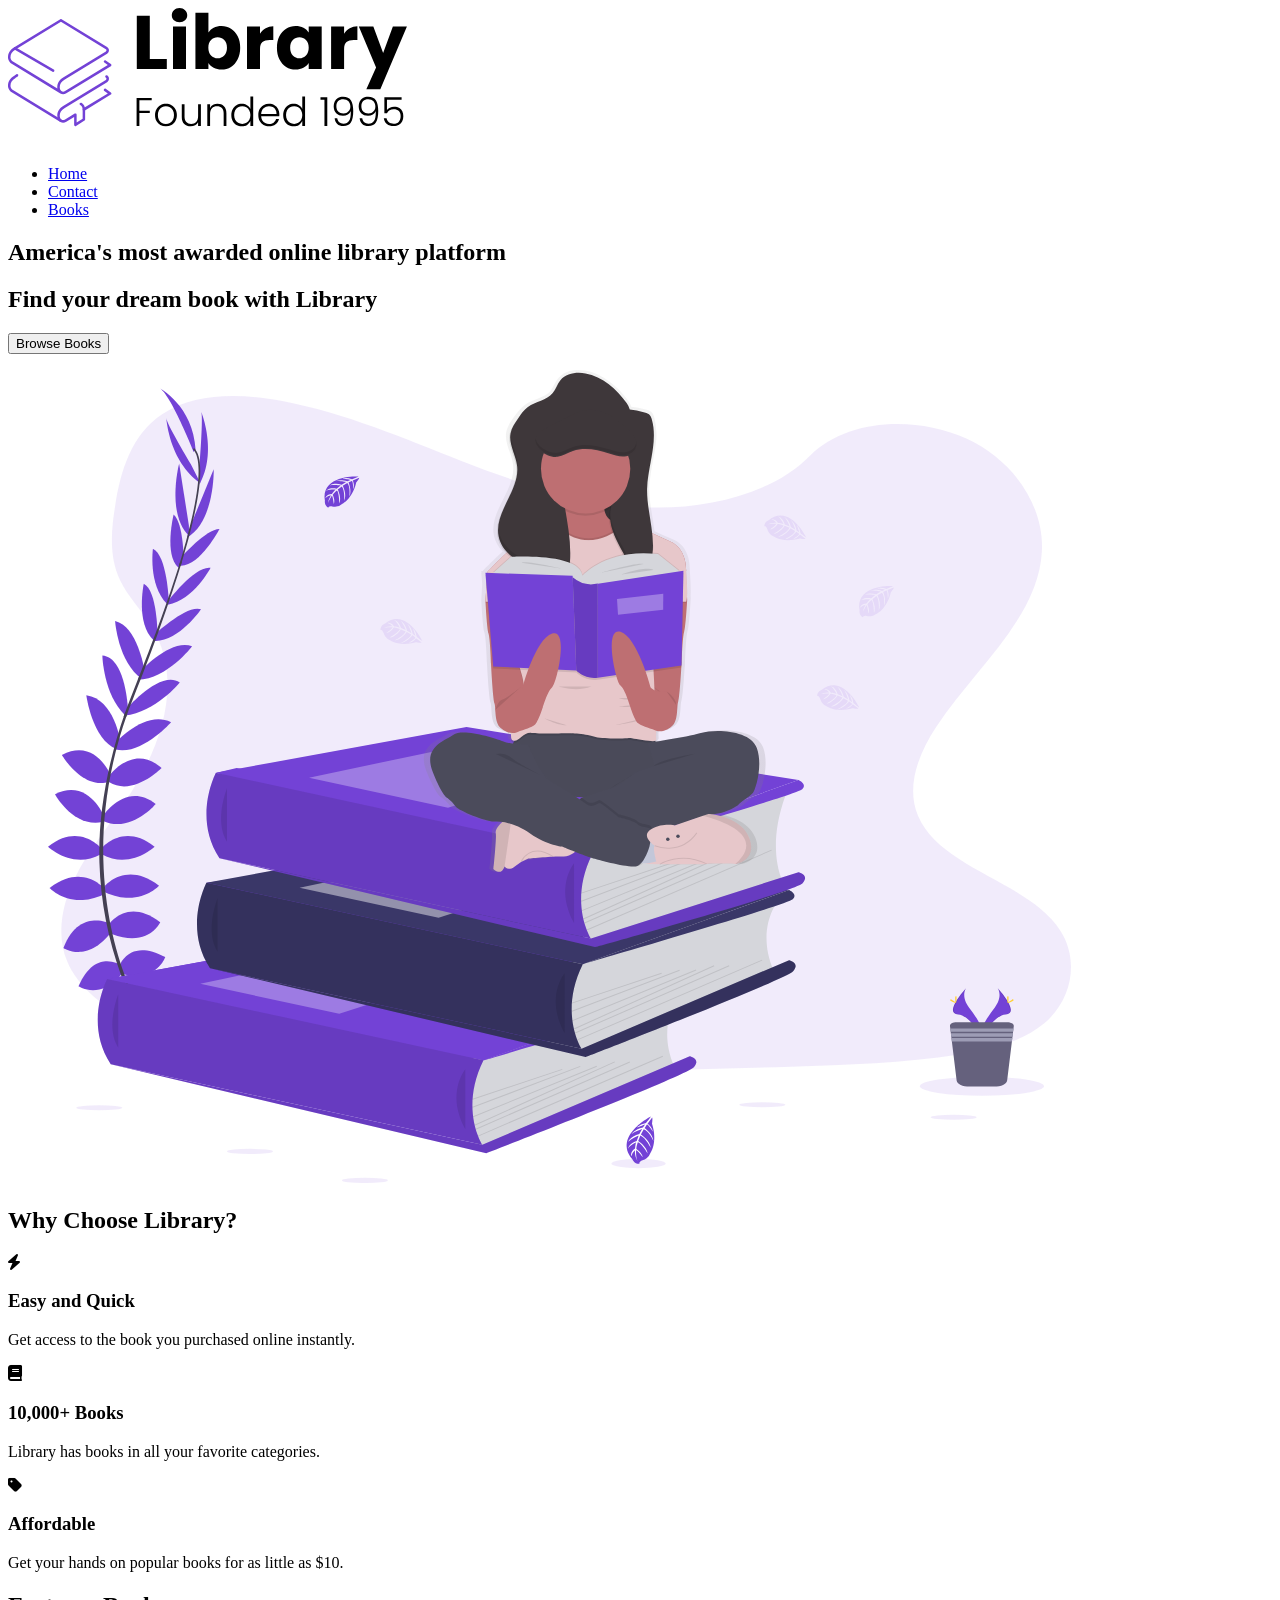
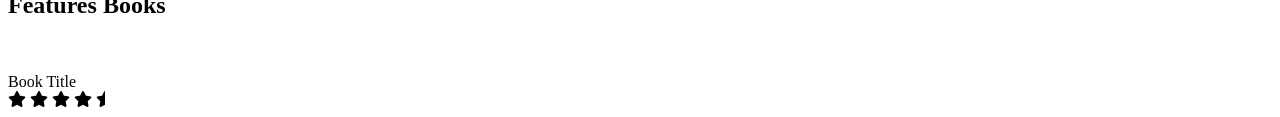
==== index.html @ 70d4866a "update" ====
<!DOCTYPE html>
<html lang="en">
<head>
    <meta charset="UTF-8">
    <meta name="viewport" content="width=device-width, initial-scale=1.0">
    <title>Library</title>
    <link rel="stylesheet" href="Styles.css">
    <link rel="stylesheet" href="https://cdnjs.cloudflare.com/ajax/libs/font-awesome/6.0.0-beta3/css/all.min.css">
</head>
<body>
    <section id="landing">
        <nav>
           <div class="nav__container">
                <img class="logo" src="./FES-assets/Library.svg" alt="">
                <ul class="nav__links">
                    <li>
                        <a href="#" class="nav__link">Home</a>
                    </li>
                    <li>
                        <a href="#" class="nav__link">Contact</a>
                    </li>
                    <li>
                        <a href="#" class="nav__link nav__link--primary">Books</a>
                    </li>
                </ul>
            </div>
        </nav>
        <header>
            <div class="header__container">
                <div class="header__description">
                    <h1>America's most awarded online library platform</h1>
                    <h2>Find your dream book with <span class="purple">Library</span></h2>
                    <button class="btn">Browse Books</button>
                </div>
                <figure class="header__img--wrapper">
                    <img src="FES-assets/Undraw_Books.svg" alt="picture of girl reading">
                </figure>
            </div>
        </header>
    </section>

    <main>  
        <section id="highlights">
            <div class="container">
                <div class="row">
                    <h2 class="section__title">
                        Why Choose <span class="purple">Library?</span>
                    </h2>
                    <div class="highlight__wrapper">
                        <div class="highlight">
                            <div class="highlight__img">
                                <i class="fa-solid fa-bolt"></i>
                             </div>
                             <h3 class="highlight__subtitle">
                                  Easy and Quick
                            </h3>
                            <p class="highlight__para">
                                Get access to the book you purchased online instantly.
                            </p>
                        </div>
                    
                        <div class="highlight">
                            <div class="highlight__img">
                                <i class="fa-solid fa-book"></i>
                             </div>
                             <h3 class="highlight__subtitle">
                                  10,000+ Books
                            </h3>
                            <p class="highlight__para">
                                Library has books in all your favorite categories.
                            </p>
                        </div>
                    
                        <div class="highlight">
                            <div class="highlight__img">
                                <i class="fa-solid fa-tag"></i>
                             </div>
                             <h3 class="highlight__subtitle">
                                  Affordable
                            </h3>
                            <p class="highlight__para">
                                Get your hands on popular books for as little as $10.
                            </p>
                        </div>
                    </div>
                </div>
            </div>
        </section>

         <section id="features">
            <div class="container">
                <div class="row">
                    <h2 class="section__title">Features <span class="purple">Books</span>
                    </h2>
                    <div class="books">
                        <div class="book">
                            <figure>
                                <img class="book__img" src="" alt="">
                            </figure>
                            <div class="book__title">
                                Book Title
                            </div>
                            <div class="book__ratings">
                                <i class="fa-solid fa-star"></i>
                                <i class="fa-solid fa-star"></i>
                                <i class="fa-solid fa-star"></i>
                                <i class="fa-solid fa-star"></i>
                                <i class="fa-solid fa-star-half"></i>
                            </div>
                        </div>
                    </div>
                </div>
            </div>
        </section>

         <section id="recent">
            <div class="container">
                <div class="row">
                    
                </div>
            </div>
        </section>

    </main>
    
</body>
</html>
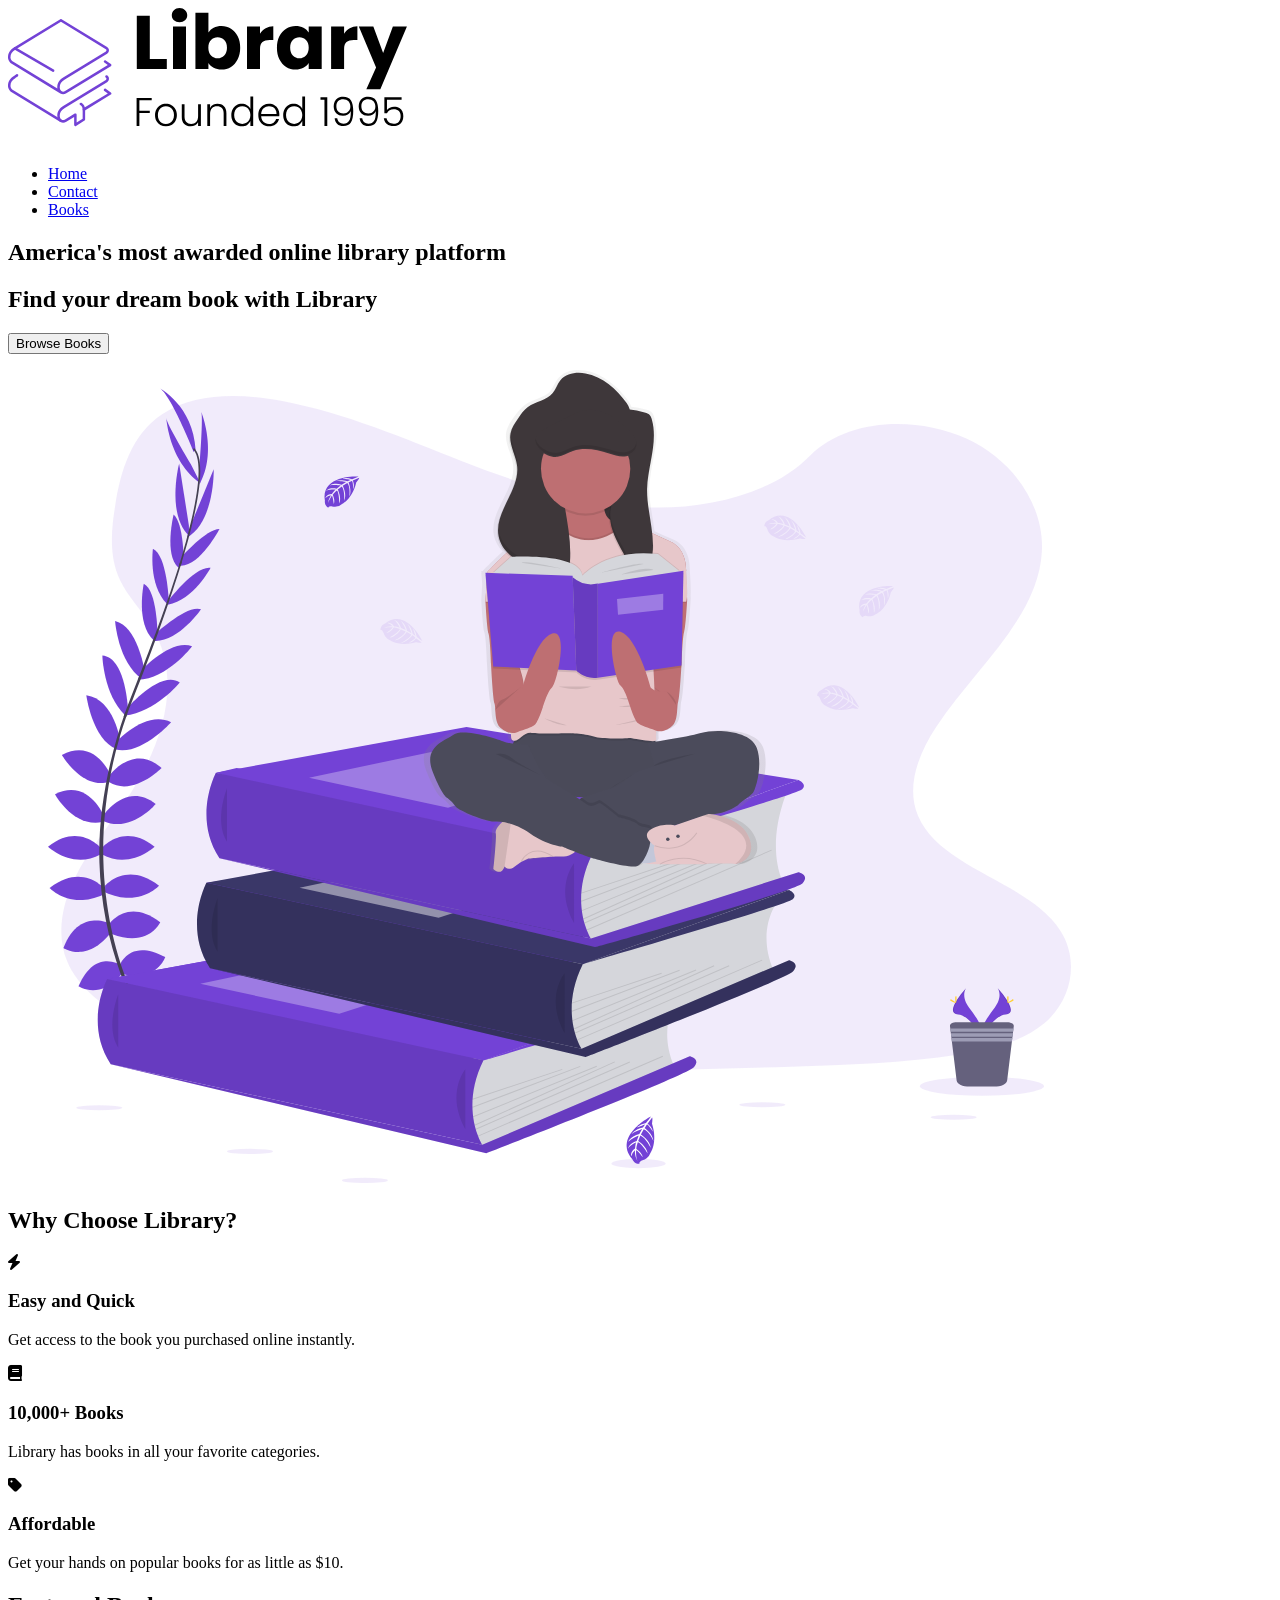
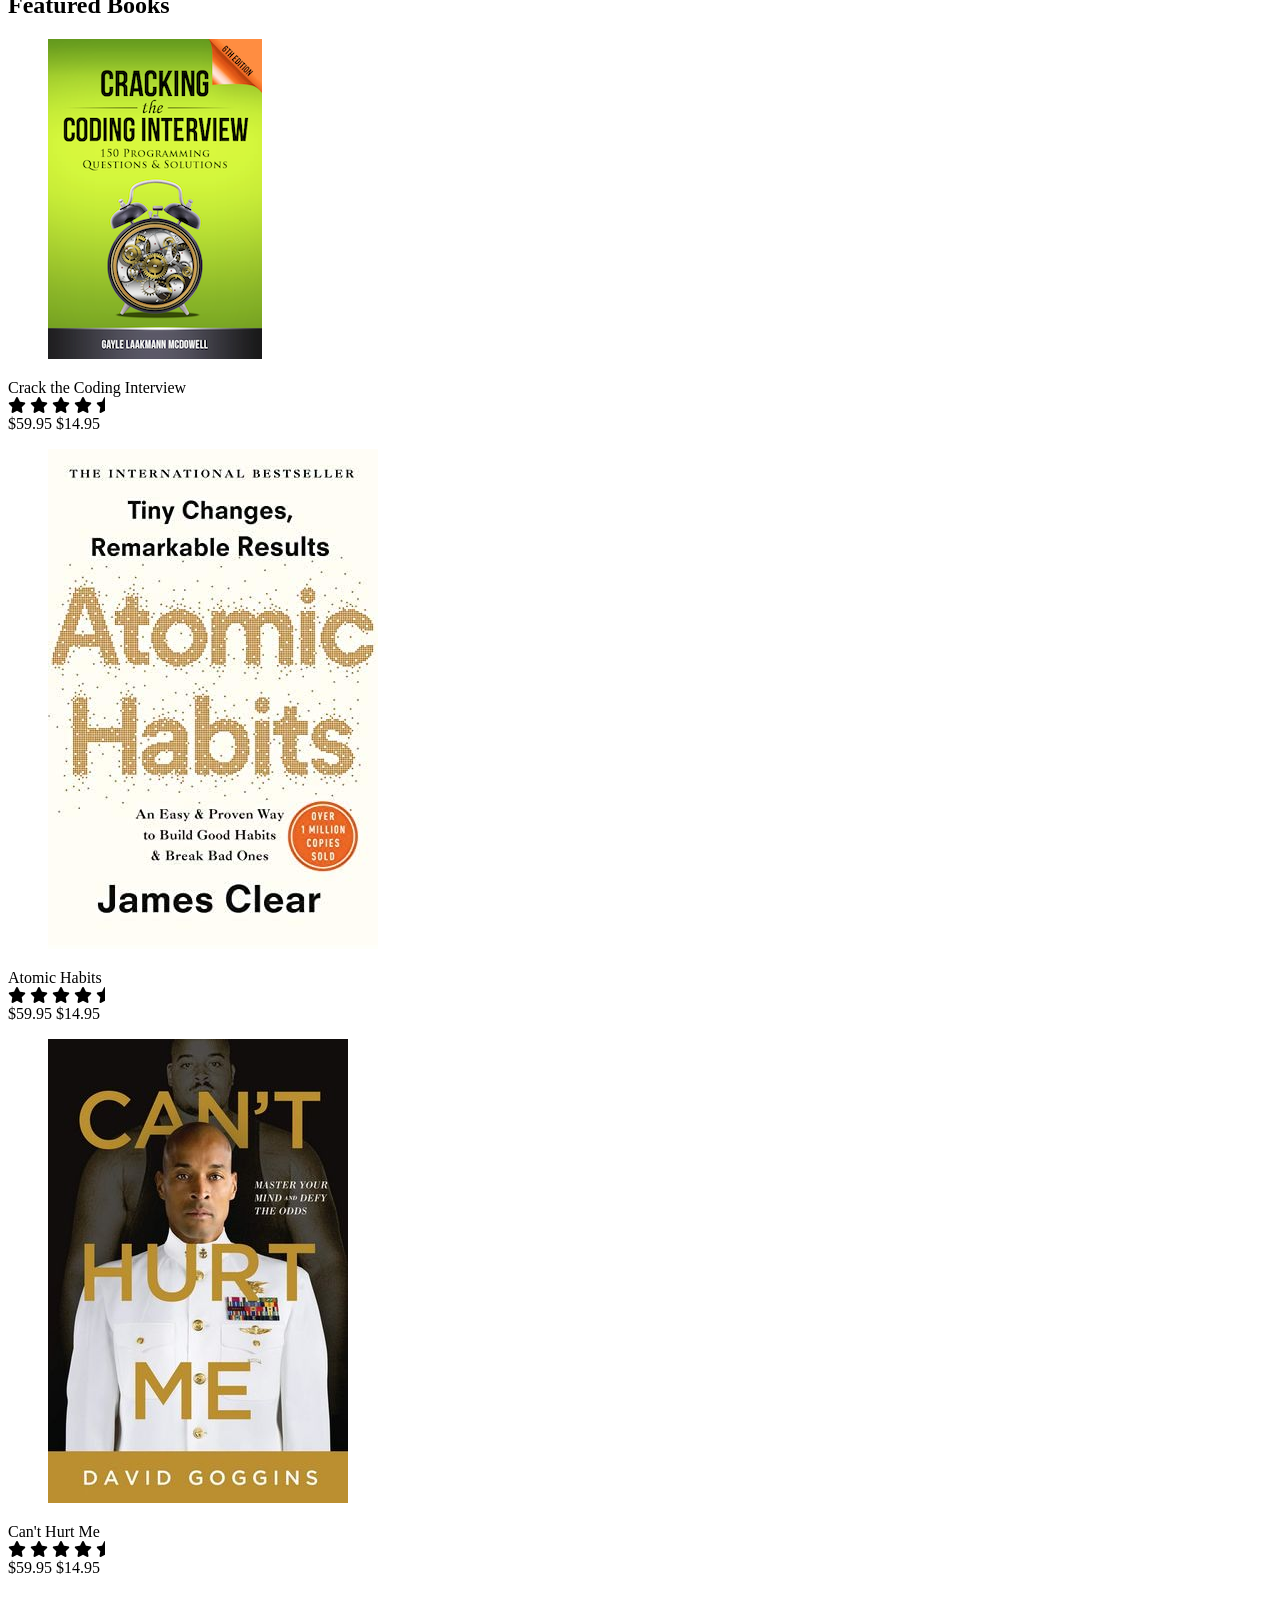
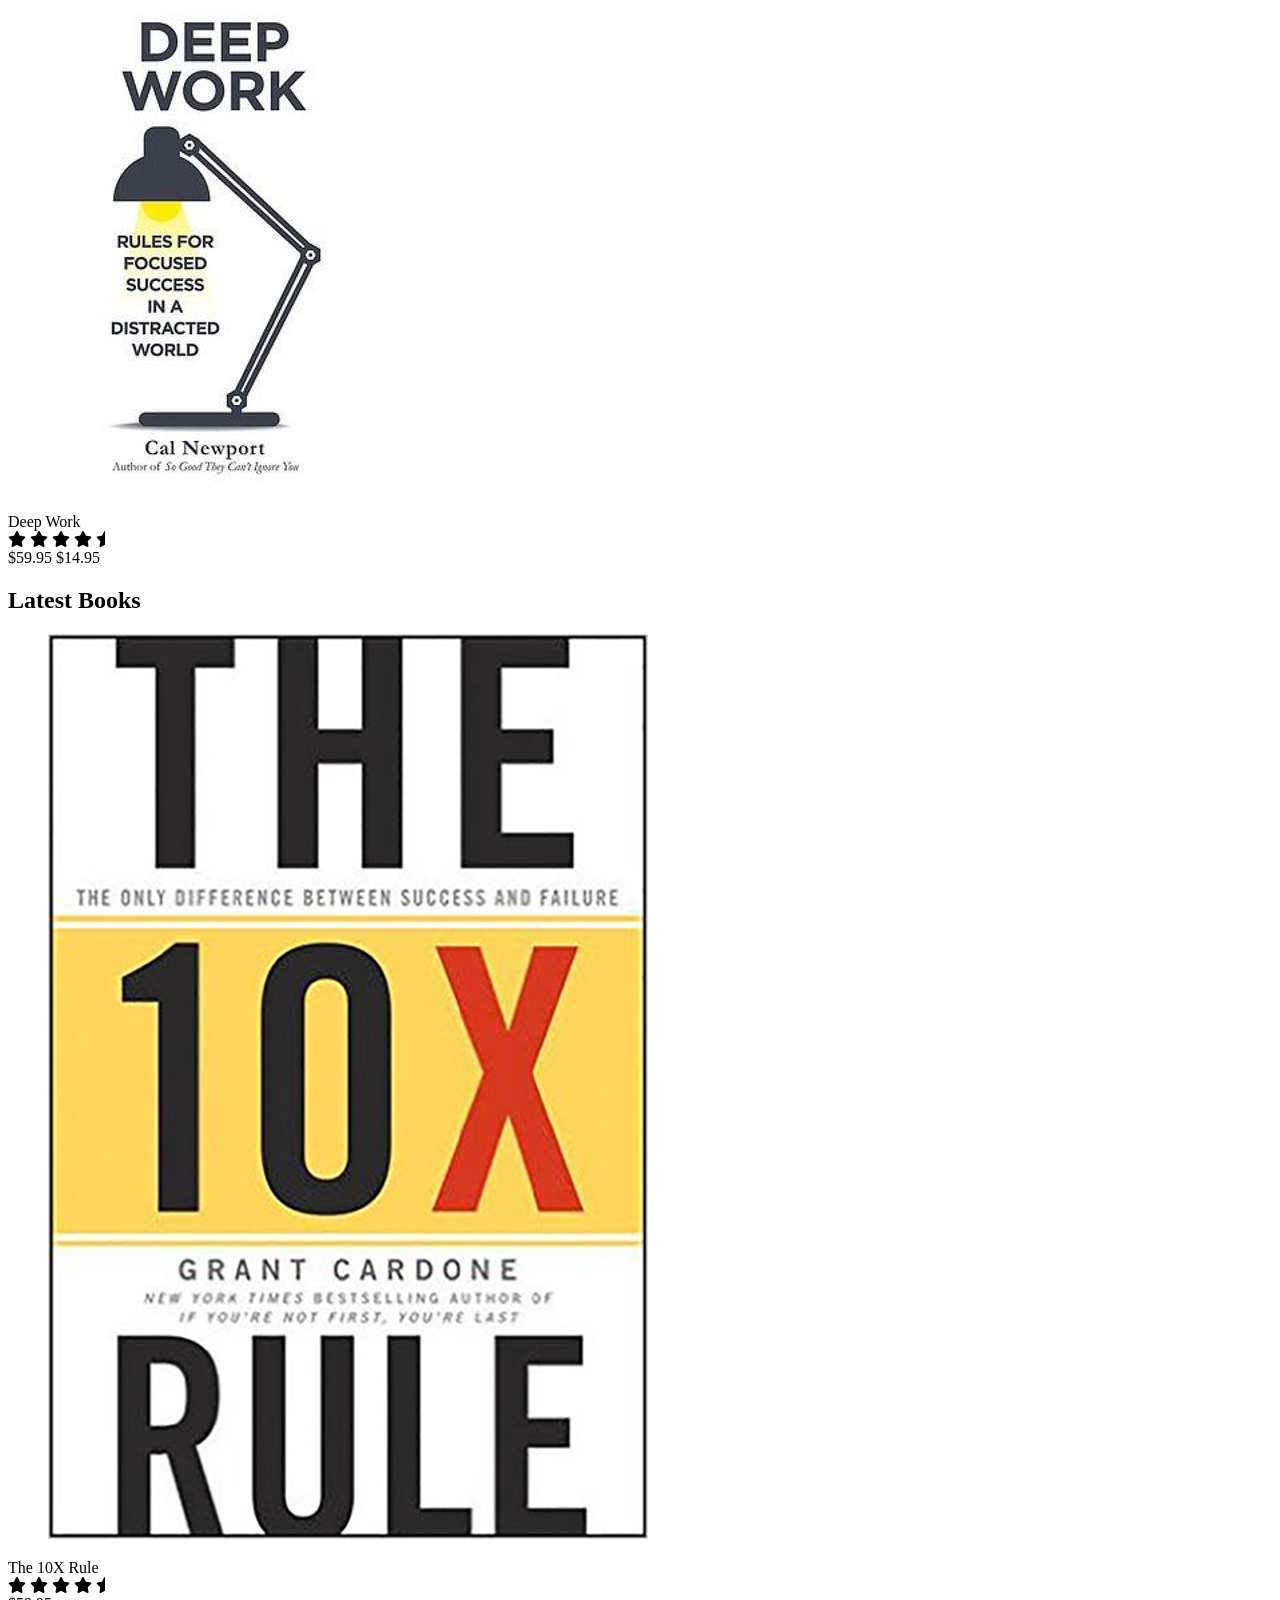
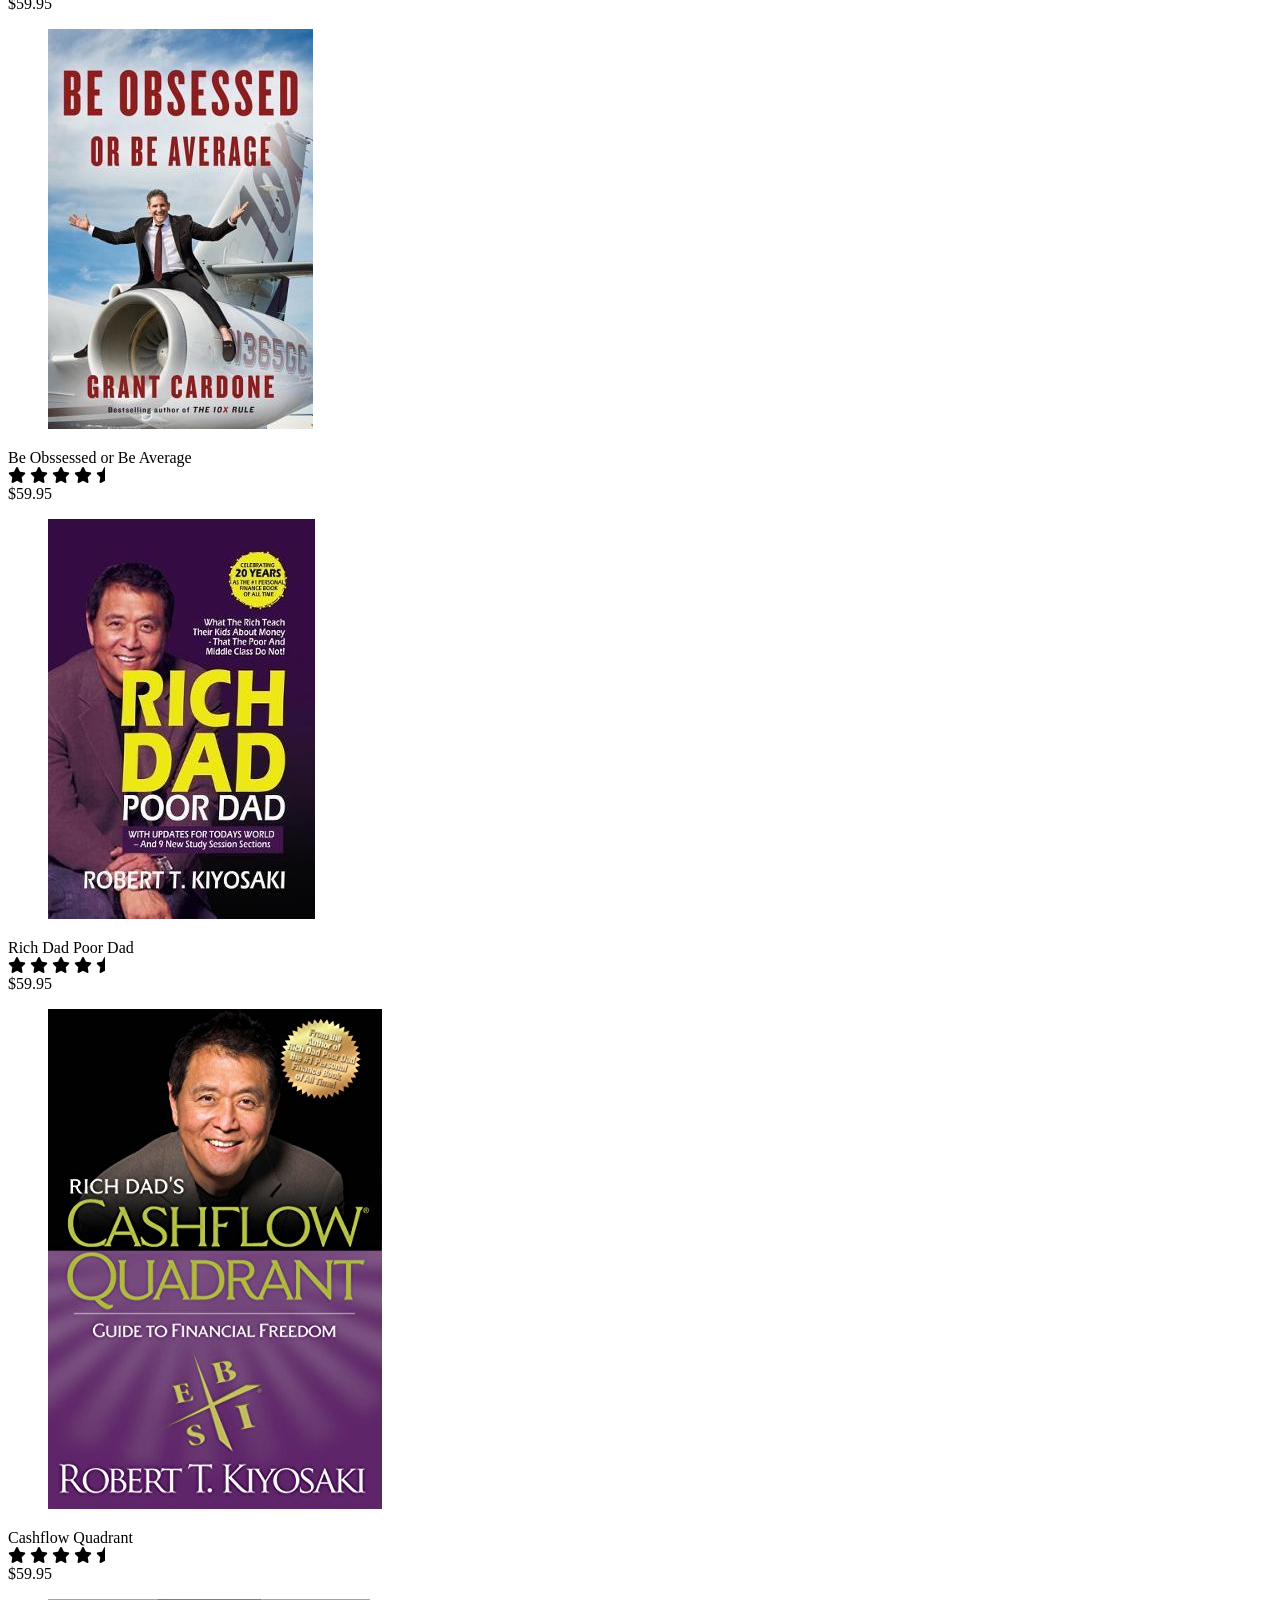
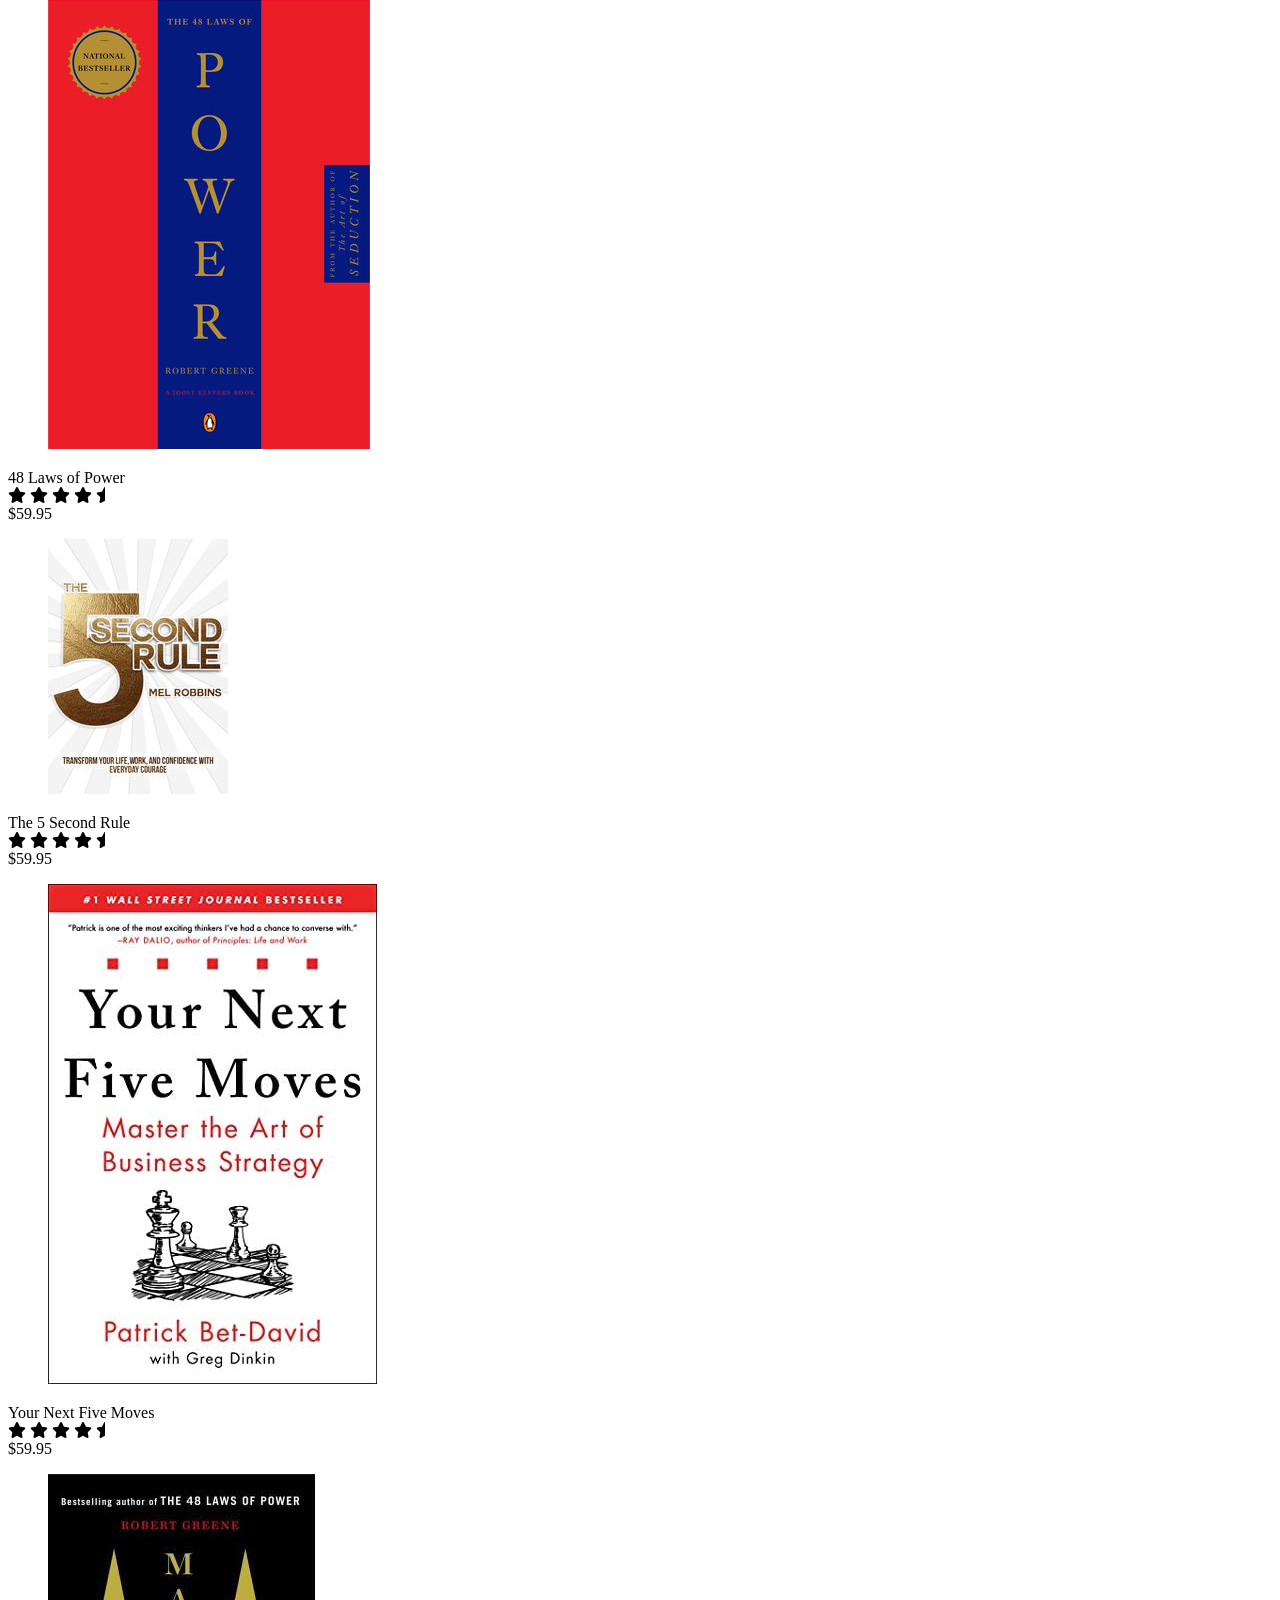
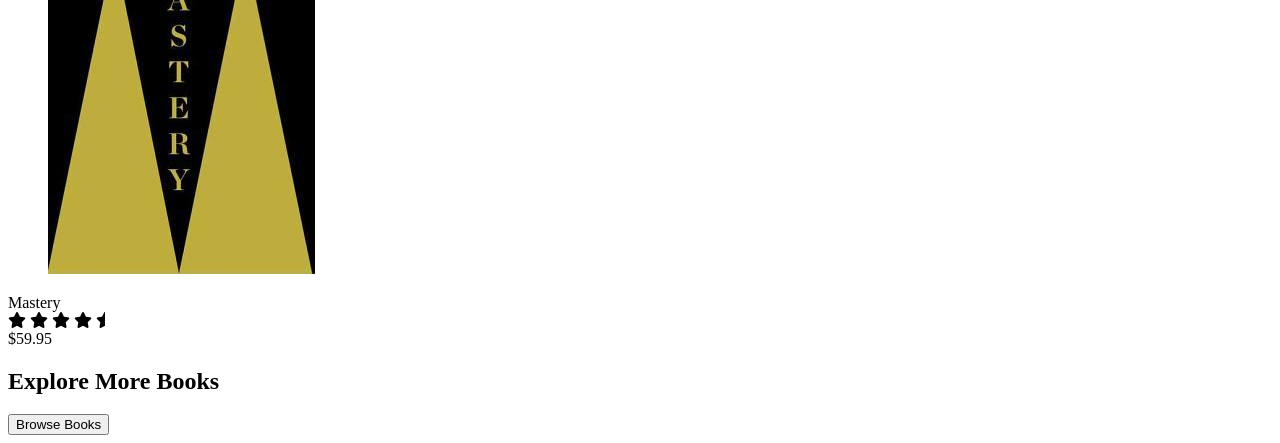
==== commit 2e4e79af: "featured& Explore sections" ====
--- a/index.html
+++ b/index.html
@@ -87,39 +87,264 @@
             </div>
         </section>
 
-         <section id="features">
+         <section id="featured">
             <div class="container">
                 <div class="row">
-                    <h2 class="section__title">Features <span class="purple">Books</span>
+                    <h2 class="section__title">Featured <span class="purple">Books</span>
+                    </h2>
+                        <div class="books">
+                            <div class="book">
+                                <figure class="book__img--wrapper">
+                                    <img class="book__img" src="FES-assets/crack the coding interview.png" alt="Crack the Coding Interview">
+                                </figure>
+                                <div class="book__title">
+                                Crack the Coding Interview
+                             </div>
+                             <div class="book__ratings">
+                                <i class="fa-solid fa-star"></i>
+                                <i class="fa-solid fa-star"></i>
+                                <i class="fa-solid fa-star"></i>
+                                <i class="fa-solid fa-star"></i>
+                                <i class="fa-solid fa-star-half"></i>
+                             </div>
+                            <div class="book__price">
+                                <span class="book__price--normal">$59.95</span> $14.95
+                            </div>
+                        </div>
+
+                        <div class="book">
+                            <figure class="book__img--wrapper">
+                                <img class="book__img" src="FES-assets/atomic habits.jpg" alt="Crack the Coding Interview">
+                            </figure>
+                            <div class="book__title">
+                                Atomic Habits
+                            </div>
+                            <div class="book__ratings">
+                                <i class="fa-solid fa-star"></i>
+                                <i class="fa-solid fa-star"></i>
+                                <i class="fa-solid fa-star"></i>
+                                <i class="fa-solid fa-star"></i>
+                                <i class="fa-solid fa-star-half"></i>
+                            </div>
+                            <div class="book__price">
+                                <span class="book__price--normal">$59.95</span> $14.95
+                            </div>
+                        </div>
+                    
+                        <div class="book">
+                            <figure class="book__img--wrapper">
+                                <img class="book__img" src="FES-assets/david goggins.jpeg" alt="Crack the Coding Interview">
+                            </figure>
+                            <div class="book__title">
+                                Can't Hurt Me
+                            </div>
+                            <div class="book__ratings">
+                                <i class="fa-solid fa-star"></i>
+                                <i class="fa-solid fa-star"></i>
+                                <i class="fa-solid fa-star"></i>
+                                <i class="fa-solid fa-star"></i>
+                                <i class="fa-solid fa-star-half"></i>
+                            </div>
+                            <div class="book__price">
+                                <span class="book__price--normal">$59.95</span> $14.95
+                            </div>
+                        </div>
+                    
+                        <div class="book">
+                            <figure class="book__img--wrapper">
+                                <img class="book__img" src="FES-assets/deep work.jpeg" alt="Crack the Coding Interview">
+                            </figure>
+                            <div class="book__title">
+                                Deep Work
+                            </div>
+                            <div class="book__ratings">
+                                <i class="fa-solid fa-star"></i>
+                                <i class="fa-solid fa-star"></i>
+                                <i class="fa-solid fa-star"></i>
+                                <i class="fa-solid fa-star"></i>
+                                <i class="fa-solid fa-star-half"></i>
+                            </div>
+                            <div class="book__price">
+                                <span class="book__price--normal">$59.95</span> $14.95
+                            </div>
+                        </div>
+                </div>
+            </div>
+        </section>
+
+         <section id="Latest">
+            <div class="container">
+                <div class="row">
+                    <h2 class="section__title">Latest <span class="purple">Books</span>
                     </h2>
                     <div class="books">
                         <div class="book">
-                            <figure>
-                                <img class="book__img" src="" alt="">
-                            </figure>
-                            <div class="book__title">
-                                Book Title
-                            </div>
-                            <div class="book__ratings">
-                                <i class="fa-solid fa-star"></i>
-                                <i class="fa-solid fa-star"></i>
-                                <i class="fa-solid fa-star"></i>
-                                <i class="fa-solid fa-star"></i>
-                                <i class="fa-solid fa-star-half"></i>
+                            <figure class="book__img--wrapper">
+                                <img class="book__img" src="FES-assets/book-1.jpeg" alt="">
+                            </figure>
+                            <div class="book__title">
+                                The 10X Rule
+                            </div>
+                            <div class="book__ratings">
+                                <i class="fa-solid fa-star"></i>
+                                <i class="fa-solid fa-star"></i>
+                                <i class="fa-solid fa-star"></i>
+                                <i class="fa-solid fa-star"></i>
+                                <i class="fa-solid fa-star-half"></i>
+                            </div>
+                            <div class="book__price">
+                                 $59.95
+                            </div>
+                        </div>
+                   
+                        <div class="book">
+                            <figure class="book__img--wrapper">
+                                <img class="book__img" src="FES-assets/book-2.jpeg" alt="">
+                            </figure>
+                            <div class="book__title">
+                                Be Obssessed or Be Average
+                            </div>
+                            <div class="book__ratings">
+                                <i class="fa-solid fa-star"></i>
+                                <i class="fa-solid fa-star"></i>
+                                <i class="fa-solid fa-star"></i>
+                                <i class="fa-solid fa-star"></i>
+                                <i class="fa-solid fa-star-half"></i>
+                            </div>
+                            <div class="book__price">
+                                 $59.95
+                            </div>
+                        </div>
+                    
+                        <div class="book">
+                            <figure class="book__img--wrapper">
+                                <img class="book__img" src="FES-assets/book-3.jpeg" alt="">
+                            </figure>
+                            <div class="book__title">
+                                Rich Dad Poor Dad
+                            </div>
+                            <div class="book__ratings">
+                                <i class="fa-solid fa-star"></i>
+                                <i class="fa-solid fa-star"></i>
+                                <i class="fa-solid fa-star"></i>
+                                <i class="fa-solid fa-star"></i>
+                                <i class="fa-solid fa-star-half"></i>
+                            </div>
+                            <div class="book__price">
+                                 $59.95
+                            </div>
+                        </div>
+                    
+                        <div class="book">
+                            <figure class="book__img--wrapper">
+                                <img class="book__img" src="FES-assets/book-4.jpeg" alt="">
+                            </figure>
+                            <div class="book__title">
+                                Cashflow Quadrant
+                            </div>
+                            <div class="book__ratings">
+                                <i class="fa-solid fa-star"></i>
+                                <i class="fa-solid fa-star"></i>
+                                <i class="fa-solid fa-star"></i>
+                                <i class="fa-solid fa-star"></i>
+                                <i class="fa-solid fa-star-half"></i>
+                            </div>
+                            <div class="book__price">
+                                 $59.95
+                            </div>
+                        </div>
+
+                        <div class="book">
+                            <figure class="book__img--wrapper">
+                                <img class="book__img" src="FES-assets/book-5.jpeg" alt="">
+                            </figure>
+                            <div class="book__title">
+                                48 Laws of Power
+                            </div>
+                            <div class="book__ratings">
+                                <i class="fa-solid fa-star"></i>
+                                <i class="fa-solid fa-star"></i>
+                                <i class="fa-solid fa-star"></i>
+                                <i class="fa-solid fa-star"></i>
+                                <i class="fa-solid fa-star-half"></i>
+                            </div>
+                            <div class="book__price">
+                                 $59.95
+                            </div>
+                        </div>
+                   
+                        <div class="book">
+                            <figure class="book__img--wrapper">
+                                <img class="book__img" src="FES-assets/book-6.jpeg" alt="">
+                            </figure>
+                            <div class="book__title">
+                                The 5 Second Rule
+                            </div>
+                            <div class="book__ratings">
+                                <i class="fa-solid fa-star"></i>
+                                <i class="fa-solid fa-star"></i>
+                                <i class="fa-solid fa-star"></i>
+                                <i class="fa-solid fa-star"></i>
+                                <i class="fa-solid fa-star-half"></i>
+                            </div>
+                            <div class="book__price">
+                                 $59.95
+                            </div>
+                        </div>
+                    
+                        <div class="book">
+                            <figure class="book__img--wrapper">
+                                <img class="book__img" src="FES-assets/book-7.jpg" alt="">
+                            </figure>
+                            <div class="book__title">
+                                Your Next Five Moves
+                            </div>
+                            <div class="book__ratings">
+                                <i class="fa-solid fa-star"></i>
+                                <i class="fa-solid fa-star"></i>
+                                <i class="fa-solid fa-star"></i>
+                                <i class="fa-solid fa-star"></i>
+                                <i class="fa-solid fa-star-half"></i>
+                            </div>
+                            <div class="book__price">
+                                 $59.95
+                            </div>
+                        </div>
+                    
+                        <div class="book">
+                            <figure class="book__img--wrapper">
+                                <img class="book__img" src="FES-assets/book-8.jpeg" alt="">
+                            </figure>
+                            <div class="book__title">
+                                Mastery
+                            </div>
+                            <div class="book__ratings">
+                                <i class="fa-solid fa-star"></i>
+                                <i class="fa-solid fa-star"></i>
+                                <i class="fa-solid fa-star"></i>
+                                <i class="fa-solid fa-star"></i>
+                                <i class="fa-solid fa-star-half"></i>
+                            </div>
+                            <div class="book__price">
+                                 $59.95
                             </div>
                         </div>
                     </div>
                 </div>
             </div>
         </section>
-
-         <section id="recent">
-            <div class="container">
-                <div class="row">
-                    
-                </div>
-            </div>
+        <section id="Explore">
+                <div class="Explore__container">
+                    <div class="row row__column">
+                        <h2 class="section__title">Explore More <span class="purple">Books</span>
+                        </h2>
+                        <button class="btn">Browse Books</button>
+                    </div>
+                </div>
         </section>
+        <footer>
+            
+        </footer>
 
     </main>
     
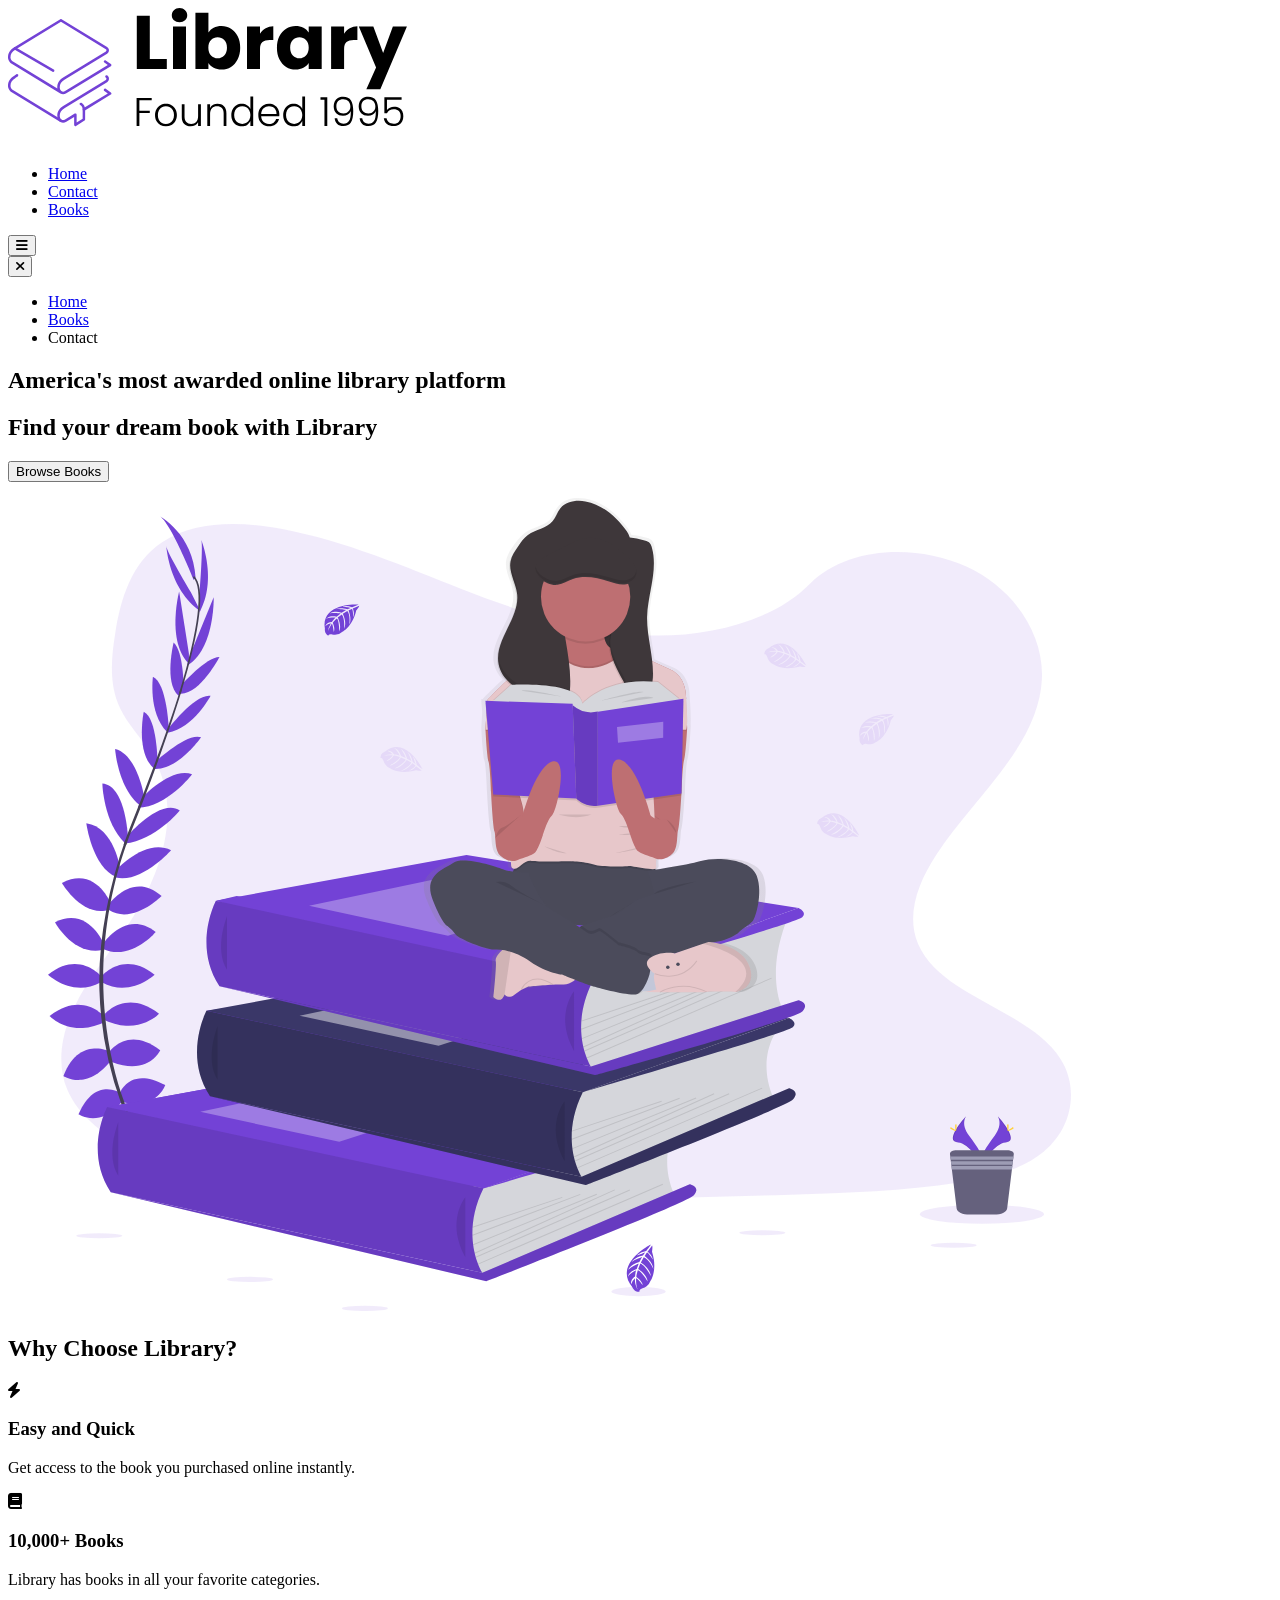
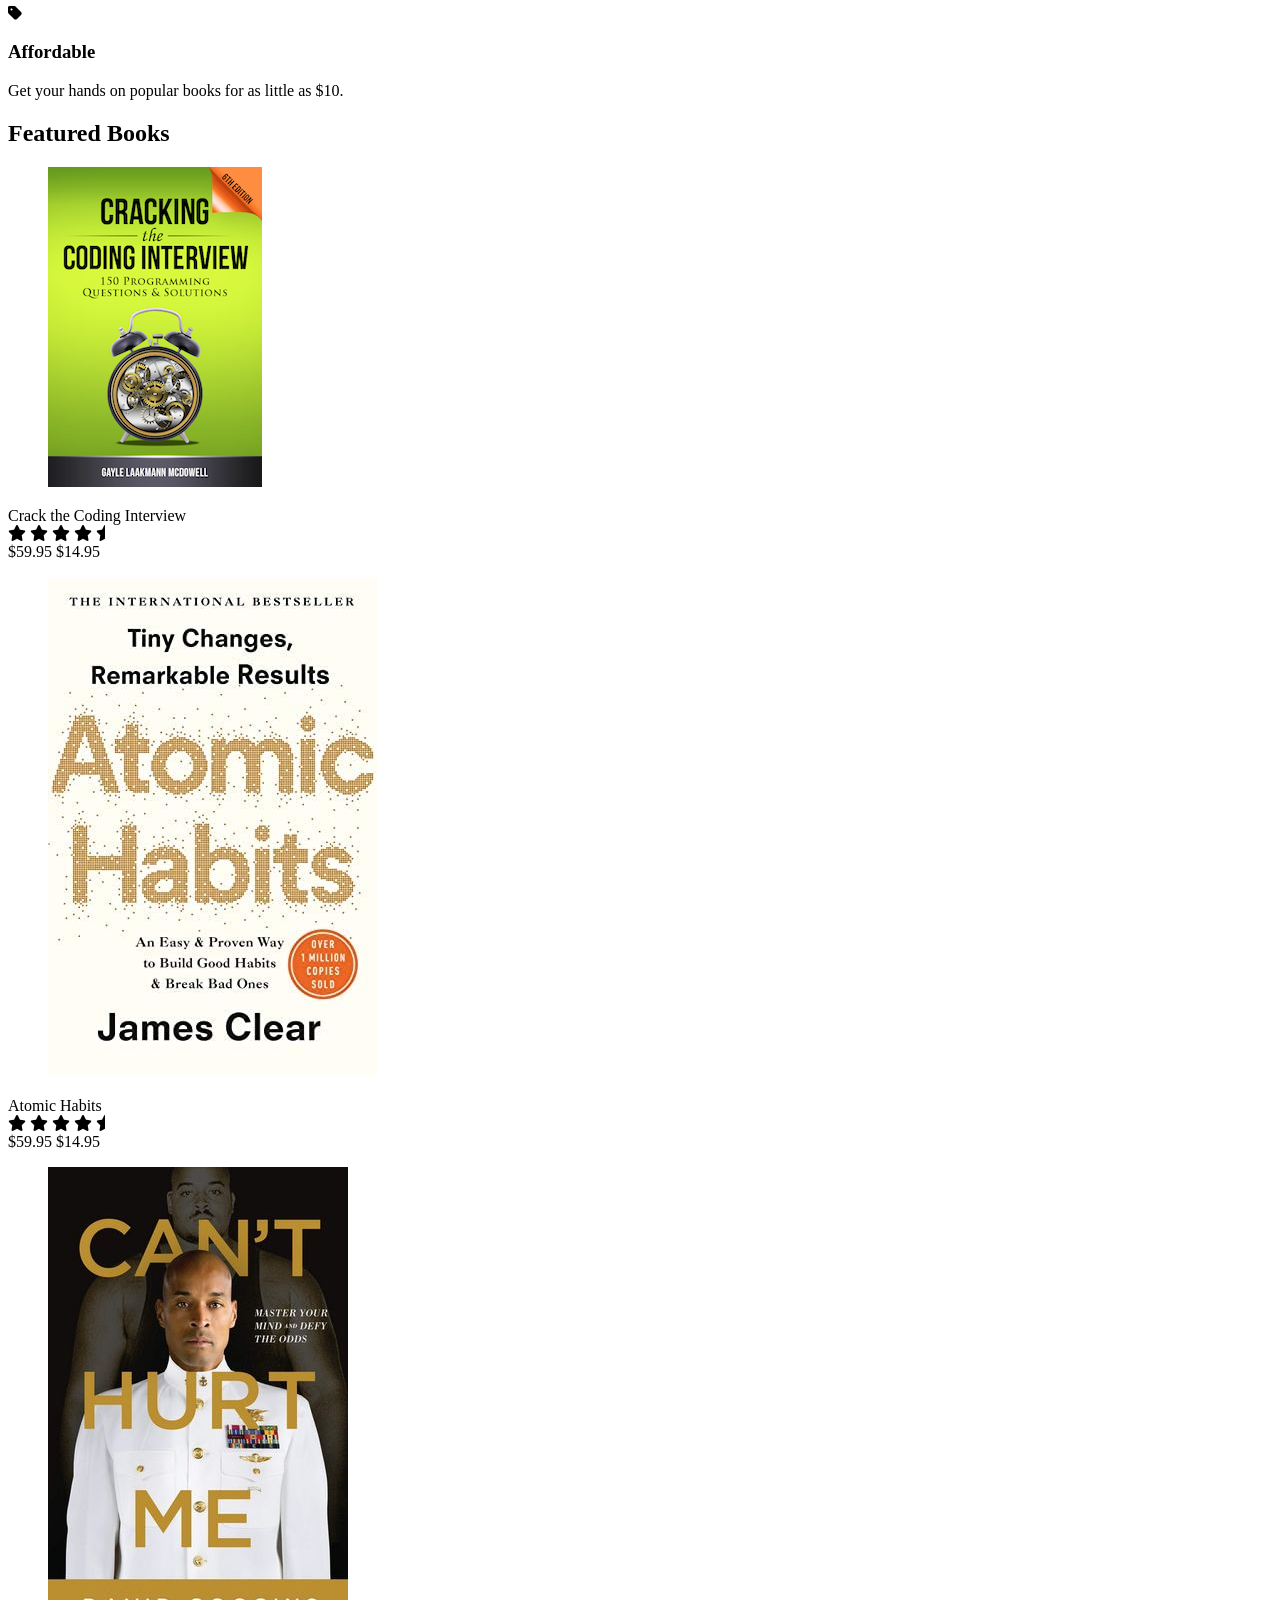
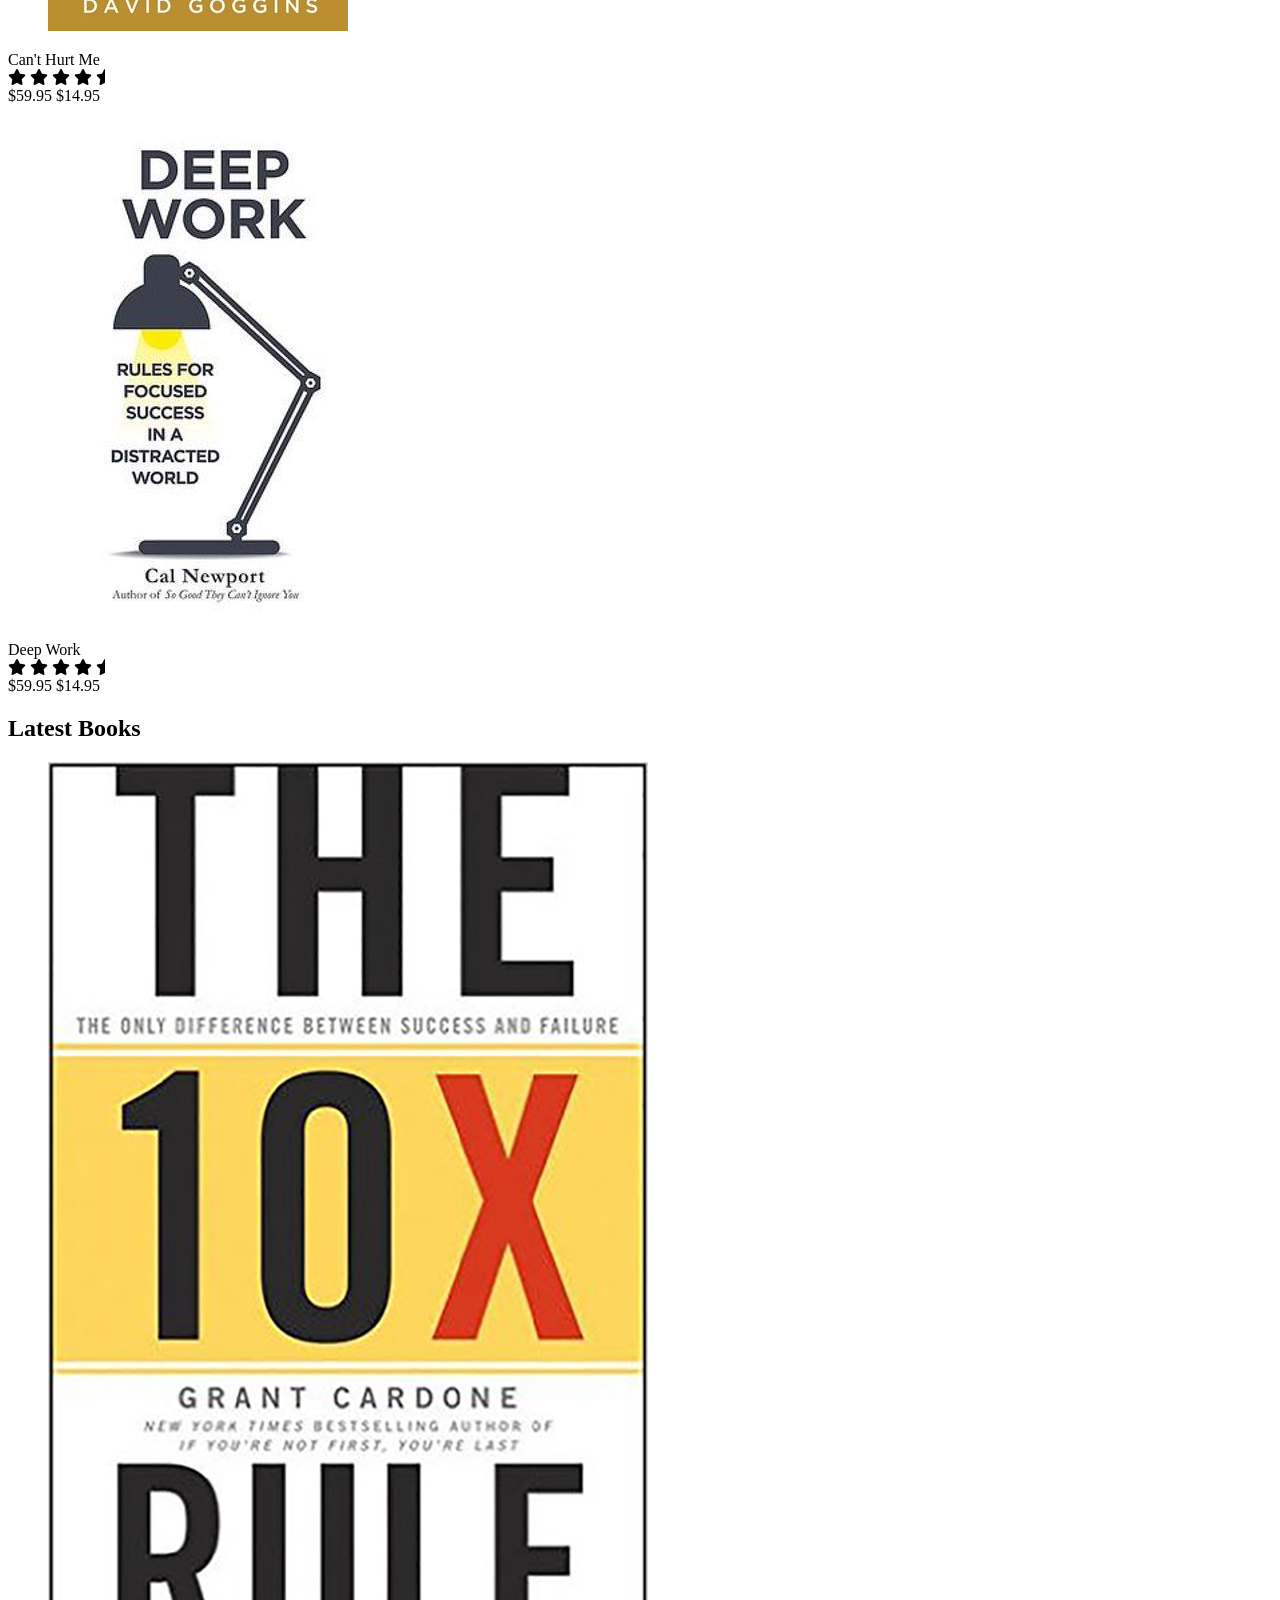
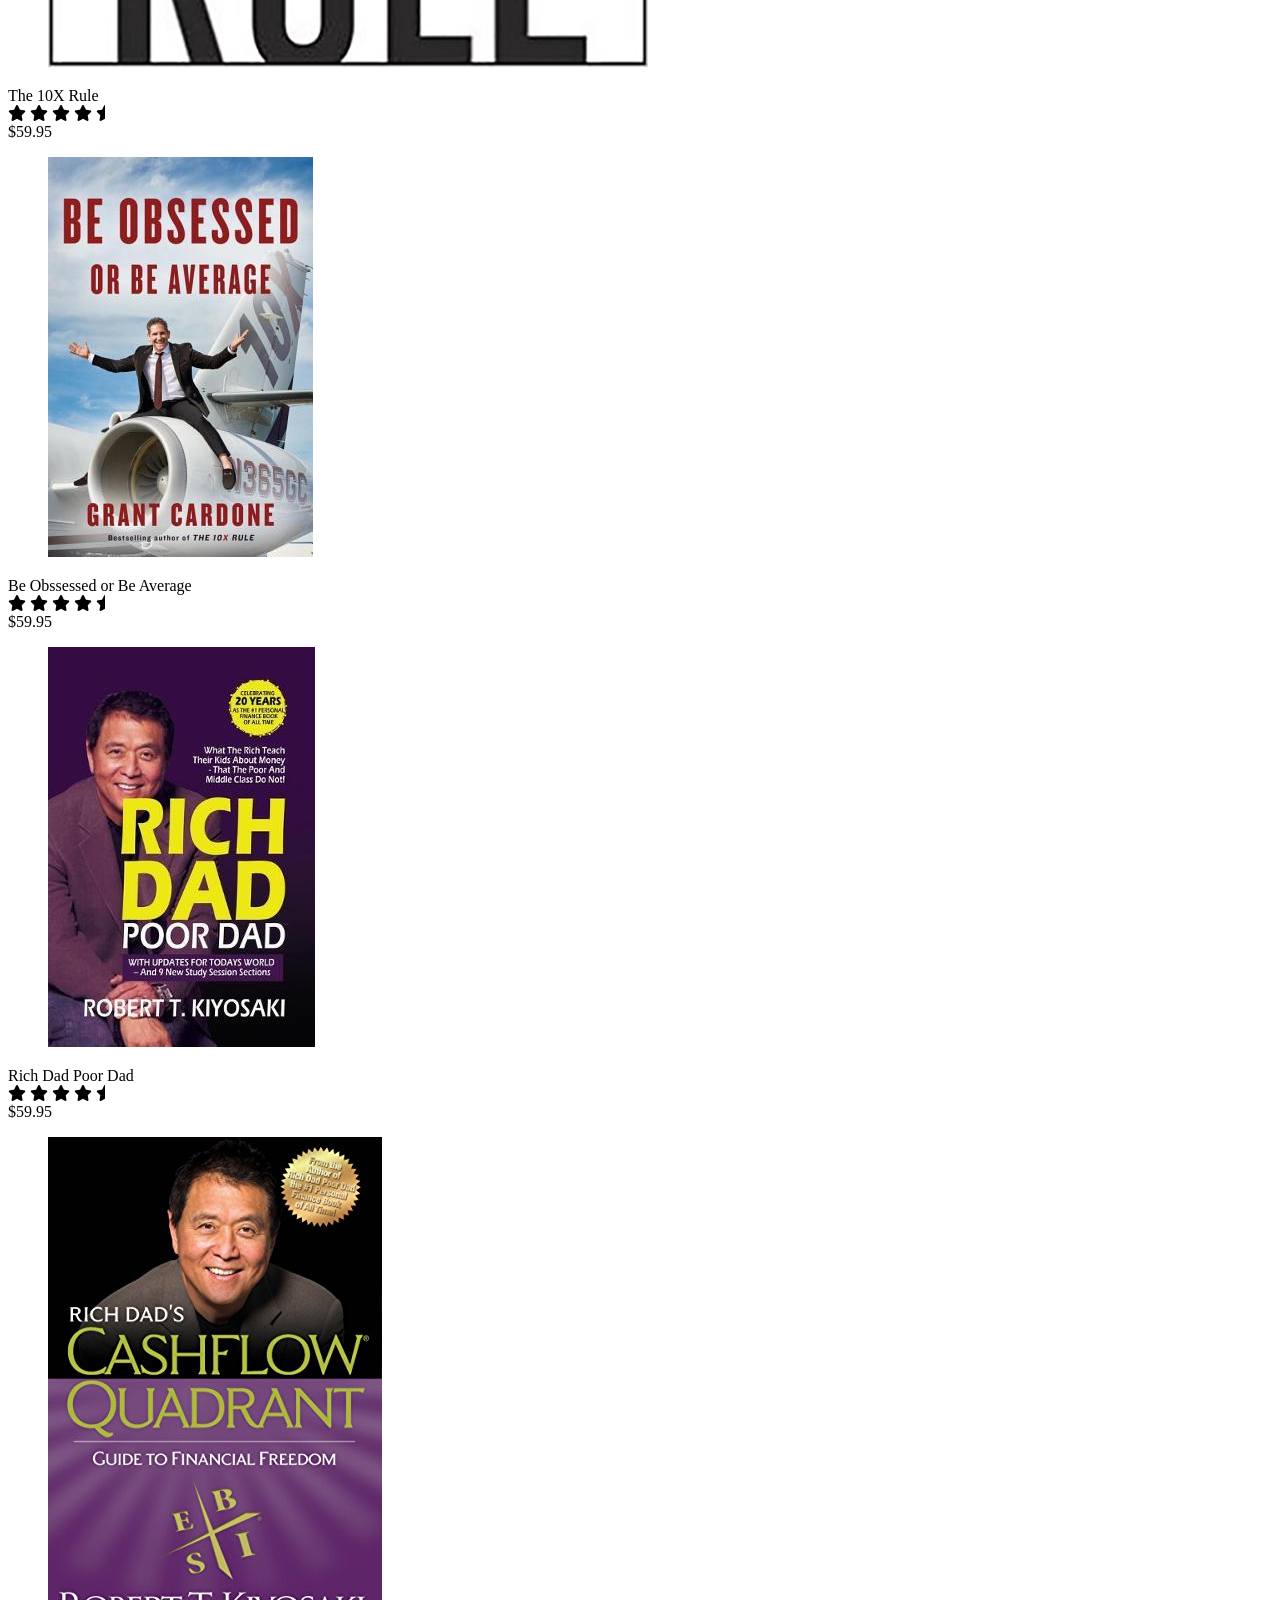
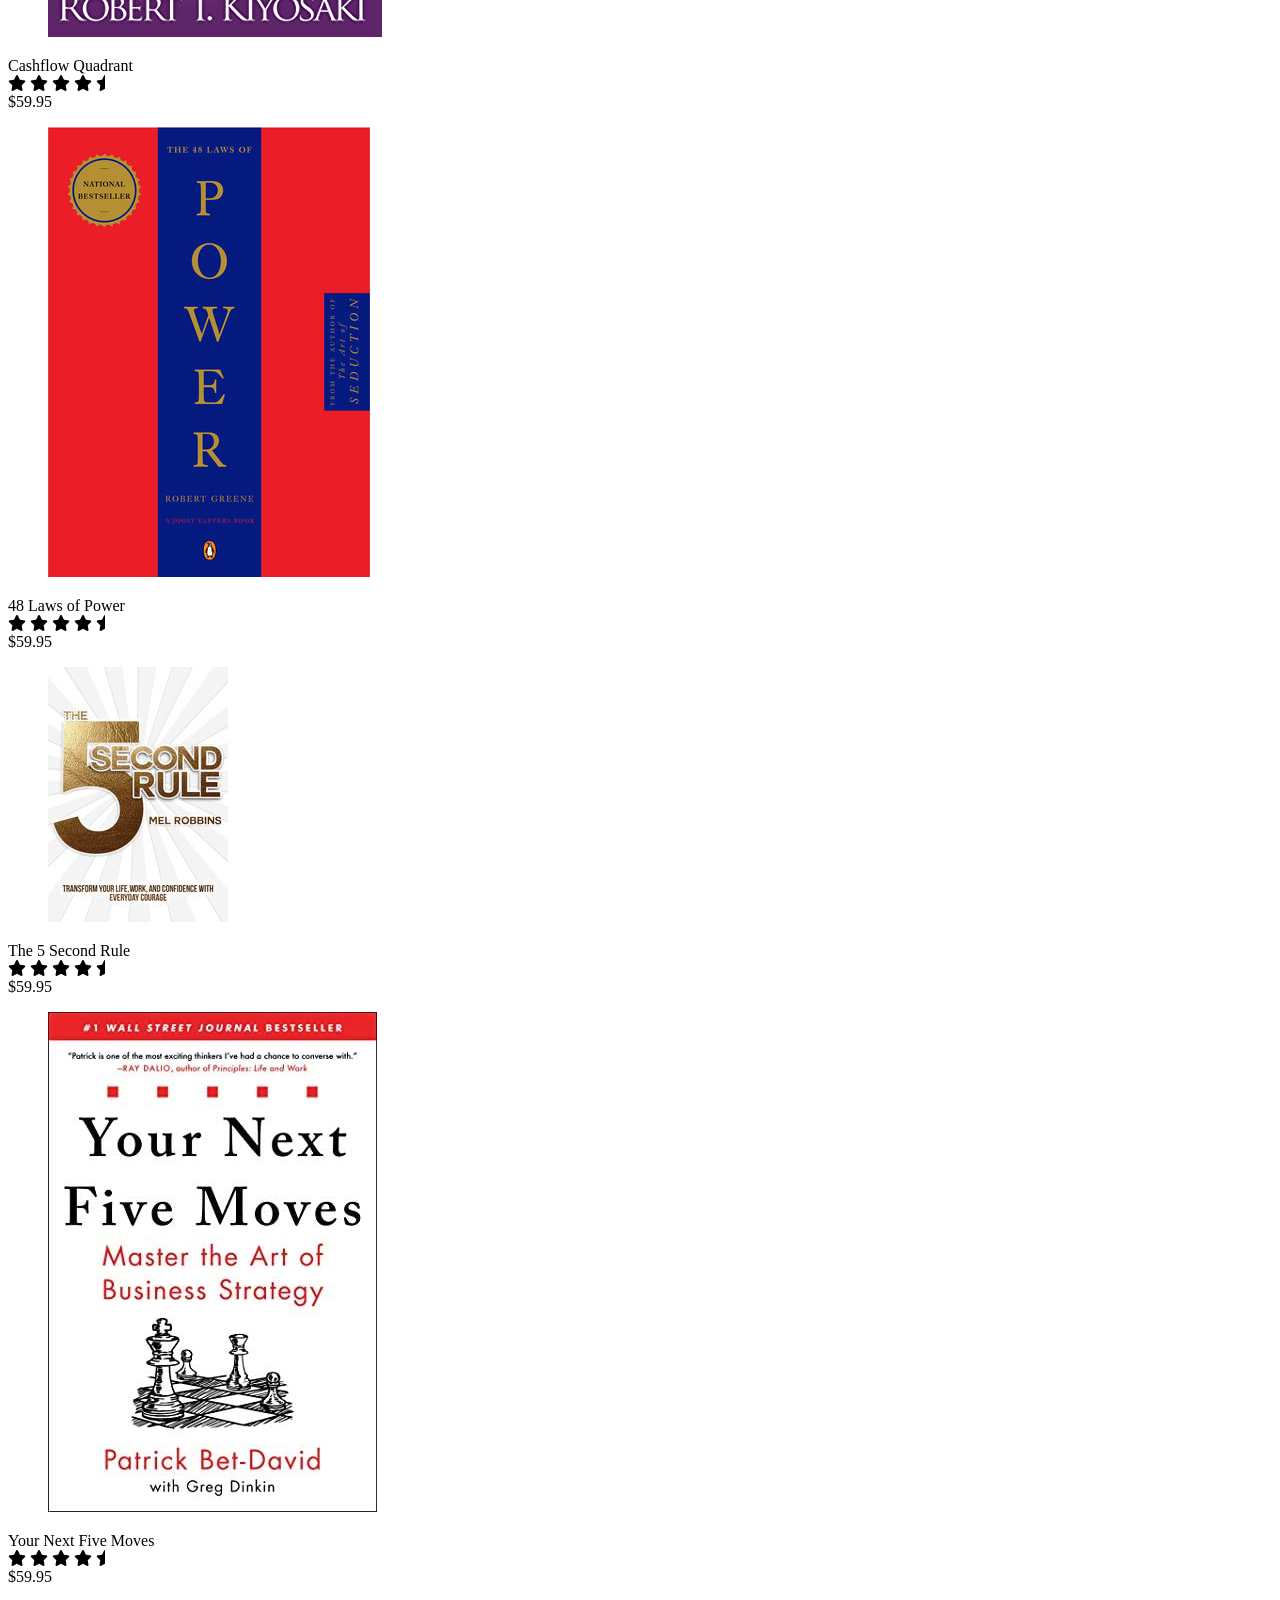
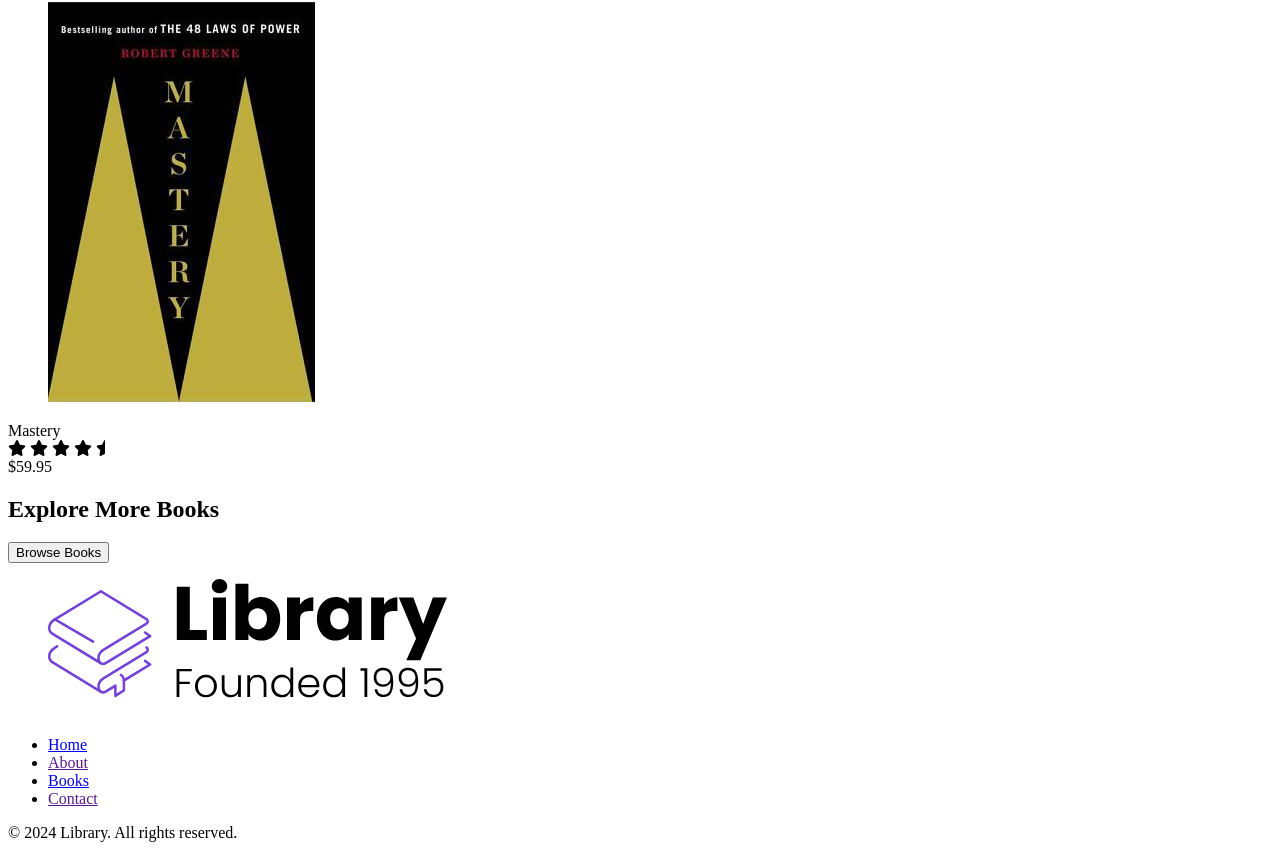
==== commit 4116295a: "finnished base site + basic js" ====
--- a/index.html
+++ b/index.html
@@ -6,6 +6,7 @@
     <title>Library</title>
     <link rel="stylesheet" href="Styles.css">
     <link rel="stylesheet" href="https://cdnjs.cloudflare.com/ajax/libs/font-awesome/6.0.0-beta3/css/all.min.css">
+    <script src="index.js" defer></script>
 </head>
 <body>
     <section id="landing">
@@ -23,14 +24,36 @@
                         <a href="#" class="nav__link nav__link--primary">Books</a>
                     </li>
                 </ul>
+                <button class="btn__menu" onclick="openMenu()">
+                    <i class="fa-solid fa-bars"></i>
+                </button>
+                <div class="menu__backdrop">
+                    <button class="btn__menu btn__menu--close" onclick="closeMenu()">
+                        <i class="fas fa-times"></i>
+                    </button>
+                    <ul class="menu__links">
+                        <li class="menu__list">
+                            <a href="#" class="menu__link" onclick="closeMenu()">Home</a>
+                        </li>
+                        <li class="menu__list">
+                            <a href="#featured" class="menu__link" onclick="closeMenu()">Books</a>
+                        </li>
+                        <li class="menu__list">
+                            <a class="menu__link no-cursor" onclick="closeMenu()">Contact</a>
+                        </li>
+                    </ul>
+                </div>
             </div>
         </nav>
+
         <header>
             <div class="header__container">
                 <div class="header__description">
                     <h1>America's most awarded online library platform</h1>
                     <h2>Find your dream book with <span class="purple">Library</span></h2>
-                    <button class="btn">Browse Books</button>
+                    <a href="#featured">
+                        <button class="btn">Browse Books</button>
+                    </a>
                 </div>
                 <figure class="header__img--wrapper">
                     <img src="FES-assets/Undraw_Books.svg" alt="picture of girl reading">
@@ -333,20 +356,41 @@
                 </div>
             </div>
         </section>
+
         <section id="Explore">
                 <div class="Explore__container">
                     <div class="row row__column">
                         <h2 class="section__title">Explore More <span class="purple">Books</span>
                         </h2>
-                        <button class="btn">Browse Books</button>
+                        <a href="#featured">
+                            <button class="btn">Browse Books</button>
+                        </a>
                     </div>
                 </div>
         </section>
-        <footer>
-            
-        </footer>
-
     </main>
-    
+
+    <footer>
+        <div class="footer__container">
+            <div class="footer__row">
+                <a href="#"></a>
+                <figure class="footer__logo--img">
+                    <img class="logo" src="./FES-assets/Library.svg" class="footer__logo--img" alt="">
+                </figure>
+            </div>
+            <div class="footer__links">
+                <ul>
+                    <li><a href="#" class="footer__link">Home</a></li>
+                    <li><a href="" class="footer__link no-cursor">About</a></li>
+                    <li><a href="#featured" class="footer__link">Books</a></li>
+                    <li><a href="" class="footer__link no-cursor">Contact</a></li>
+                </ul>
+                <div class="footer__copyright">
+                    &copy; 2024 Library. All rights reserved.
+                </div>
+            </div>
+        </div>
+    </footer>
+
 </body>
 </html>
